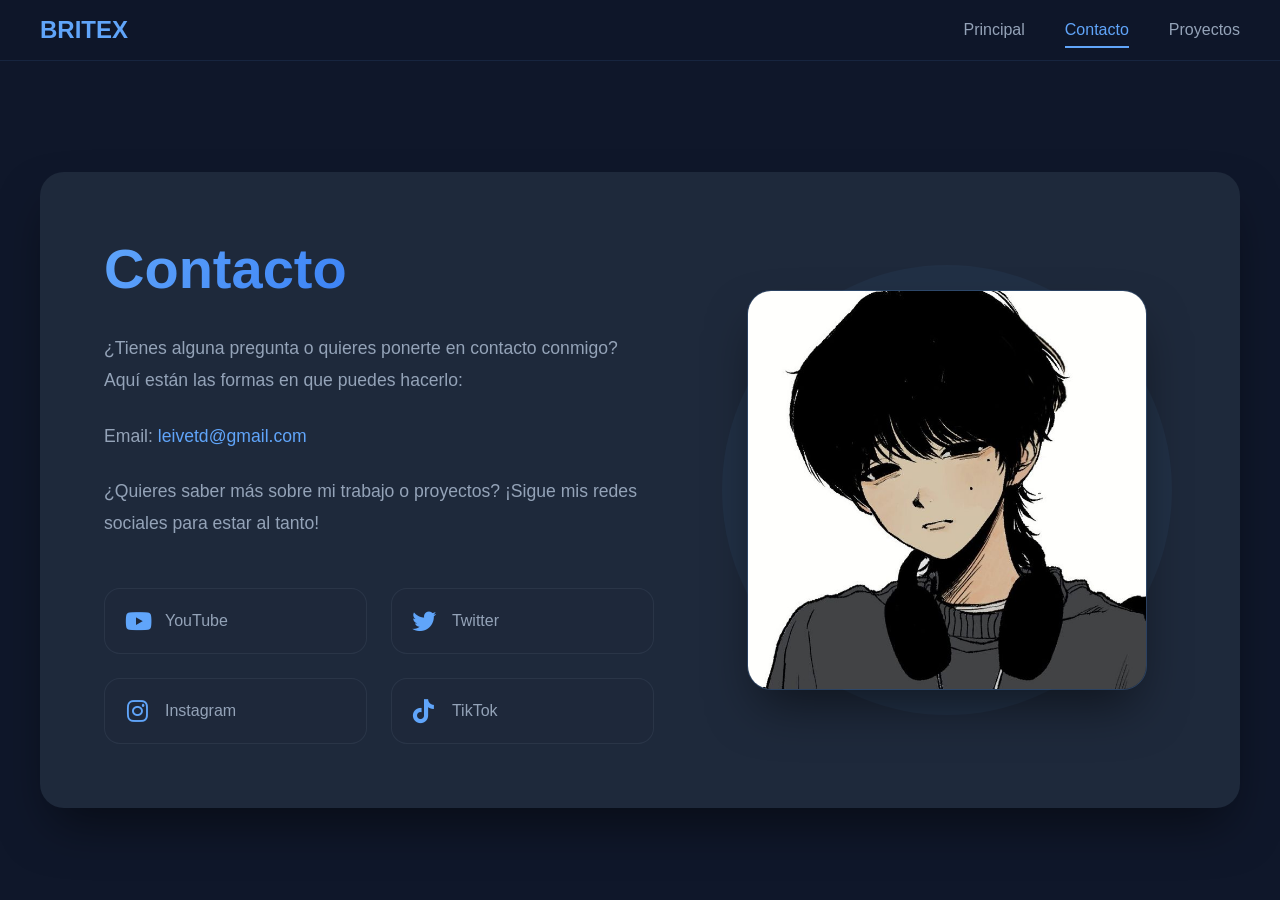
==== contacto.html @ b1a29d1c "Add files via upload" ====
<!DOCTYPE html>
<html lang="es">
<head>
    <meta charset="UTF-8">
    <meta name="viewport" content="width=device-width, initial-scale=1.0">
    <title>BRITEX - Contacto</title>
    <link rel="stylesheet" href="https://cdnjs.cloudflare.com/ajax/libs/font-awesome/6.0.0/css/all.min.css">
    <style>
        * {
            margin: 0;
            padding: 0;
            box-sizing: border-box;
            font-family: 'Plus Jakarta Sans', sans-serif;
        }

        body {
            min-height: 100vh;
            background: #0f172a;
            color: #e2e8f0;
        }

        .navbar {
            background: rgba(15, 23, 42, 0.95);
            padding: 1rem 2rem;
            border-bottom: 1px solid rgba(96, 165, 250, 0.1);
            position: fixed;
            width: 100%;
            top: 0;
            z-index: 1000;
            backdrop-filter: blur(10px);
        }

        .nav-content {
            max-width: 1200px;
            margin: 0 auto;
            display: flex;
            justify-content: space-between;
            align-items: center;
        }

        .logo {
            font-size: 1.5rem;
            font-weight: 700;
            color: #60a5fa;
            text-decoration: none;
        }

        .nav-links {
            display: flex;
            gap: 2.5rem;
            list-style: none;
        }

        .nav-links a {
            text-decoration: none;
            color: #94a3b8;
            font-weight: 500;
            position: relative;
            padding: 0.5rem 0;
            transition: color 0.3s ease;
        }

        .nav-links a:hover {
            color: #60a5fa;
        }

        .nav-links a::after {
            content: '';
            position: absolute;
            bottom: -2px;
            left: 0;
            width: 0;
            height: 2px;
            background: #60a5fa;
            transition: width 0.3s ease;
        }

        .nav-links a:hover::after,
        .nav-links .active::after {
            width: 100%;
        }

        .nav-links .active {
            color: #60a5fa;
        }

        .main-content {
            padding-top: 5rem;
            min-height: 100vh;
            display: flex;
            align-items: center;
            justify-content: center;
        }

        .card {
            background: #1e293b;
            border-radius: 24px;
            width: 100%;
            max-width: 1200px;
            overflow: hidden;
            box-shadow: 0 25px 50px -12px rgba(0, 0, 0, 0.5);
            margin: 2rem;
            position: relative;
        }

        .content {
            display: flex;
            padding: 4rem;
            align-items: center;
            gap: 4rem;
            position: relative;
        }

        .text-content {
            flex: 1.2;
            position: relative;
            z-index: 1;
        }

        #greeting {
            font-size: 3.5rem;
            font-weight: 800;
            background: linear-gradient(135deg, #60a5fa 0%, #3b82f6 50%, #2563eb 100%);
            -webkit-background-clip: text;
            -webkit-text-fill-color: transparent;
            margin-bottom: 2rem;
        }

        .contact-info {
            display: flex;
            flex-direction: column;
            gap: 1.5rem;
            margin-bottom: 3rem;
        }

        .contact-info p {
            color: #94a3b8;
            line-height: 1.8;
            font-size: 1.1rem;
        }

        .contact-info a {
            color: #60a5fa;
            text-decoration: none;
            transition: color 0.3s ease;
        }

        .contact-info a:hover {
            color: #3b82f6;
        }

        .social-links {
            list-style: none;
            display: grid;
            grid-template-columns: repeat(2, 1fr);
            gap: 1.5rem;
        }

        .social-link {
            display: flex;
            align-items: center;
            gap: 1rem;
            color: #94a3b8;
            text-decoration: none;
            padding: 1.25rem;
            border-radius: 16px;
            background: rgba(30, 41, 59, 0.8);
            border: 1px solid rgba(148, 163, 184, 0.1);
            transition: all 0.3s ease;
        }

        .social-link:hover {
            border-color: #60a5fa;
            transform: translateY(-2px);
            color: #e2e8f0;
        }

        .social-link i {
            font-size: 1.5rem;
            width: 24px;
            text-align: center;
            color: #60a5fa;
        }

        .image-section {
            flex: 1;
            position: relative;
            min-height: 500px;
            display: flex;
            justify-content: center;
            align-items: center;
        }

        .circle-bg {
            position: absolute;
            width: 450px;
            height: 450px;
            background: rgba(96, 165, 250, 0.05);
            border-radius: 50%;
            z-index: 1;
            animation: pulse 6s ease-in-out infinite;
        }

        @keyframes pulse {
            0%, 100% { 
                transform: scale(1); 
                opacity: 0.5;
            }
            50% { 
                transform: scale(1.05); 
                opacity: 0.8;
            }
        }

        .creator-image {
            position: relative;
            width: 400px;
            height: 400px;
            object-fit: cover;
            border-radius: 24px;
            z-index: 2;
            box-shadow: 0 25px 50px -12px rgba(0, 0, 0, 0.5);
            transition: transform 0.5s ease;
            border: 1px solid rgba(96, 165, 250, 0.2);
        }

        .creator-image:hover {
            transform: translateY(-10px) rotate(2deg);
        }

        @media (max-width: 1024px) {
            .content {
                padding: 2rem;
                gap: 2rem;
            }

            #greeting {
                font-size: 3rem;
            }

            .creator-image {
                width: 350px;
                height: 350px;
            }

            .circle-bg {
                width: 380px;
                height: 380px;
            }
        }

        @media (max-width: 768px) {
            .navbar {
                padding: 1rem;
            }

            .nav-content {
                flex-direction: column;
                gap: 1rem;
            }

            .nav-links {
                gap: 1.5rem;
                flex-wrap: wrap;
                justify-content: center;
            }

            .main-content {
                padding-top: 7rem;
            }

            .content {
                flex-direction: column;
                text-align: center;
                padding: 2rem 1.5rem;
            }

            .image-section {
                order: -1;
                min-height: unset;
            }

            .circle-bg {
                width: 320px;
                height: 320px;
            }

            .creator-image {
                width: 280px;
                height: 280px;
            }

            .social-links {
                grid-template-columns: 1fr;
            }
        }

        @media (max-width: 480px) {
            #greeting {
                font-size: 2.5rem;
            }

            .nav-links {
                gap: 1rem;
            }

            .nav-links a {
                font-size: 0.9rem;
            }

            .creator-image {
                width: 250px;
                height: 250px;
            }

            .circle-bg {
                width: 280px;
                height: 280px;
            }
        }
    </style>
</head>
<body>
    <nav class="navbar">
        <div class="nav-content">
            <a href="./index.html" class="logo">BRITEX</a>
            <ul class="nav-links">
                <li><a href="./index.html">Principal</a></li>
                <li><a href="#" class="active">Contacto</a></li>
                <li><a href="./proyectos.html">Proyectos</a></li>
            </ul>
        </div>
    </nav>

    <main class="main-content">
        <div class="card">
            <div class="content">
                <div class="text-content">
                    <h1 id="greeting">Contacto</h1>
                    <div class="contact-info">
                        <p>¿Tienes alguna pregunta o quieres ponerte en contacto conmigo? Aquí están las formas en que puedes hacerlo:</p>
                        <p>Email: <a href="mailto:leivetd@gmail.com">leivetd@gmail.com</a></p>
                        <p>¿Quieres saber más sobre mi trabajo o proyectos? ¡Sigue mis redes sociales para estar al tanto!</p>
                    </div>
                    <ul class="social-links">
                        <li>
                            <a href="https://www.youtube.com/@ImBritex" class="social-link">
                                <i class="fab fa-youtube"></i>
                                YouTube
                            </a>
                        </li>
                        <li>
                            <a href="https://x.com/ChetepO" class="social-link">
                                <i class="fab fa-twitter"></i>
                                Twitter
                            </a>
                        </li>
                        <li>
                            <a href="https://www.instagram.com/iam.britex/" class="social-link">
                                <i class="fab fa-instagram"></i>
                                Instagram
                            </a>
                        </li>
                        <li>
                            <a href="https://www.tiktok.com/@britext" class="social-link">
                                <i class="fab fa-tiktok"></i>
                                TikTok
                            </a>
                        </li>
                    </ul>
                </div>
                
                <div class="image-section">
                    <div class="circle-bg"></div>
                    <img src="_.jpeg" alt="Creator portrait" class="creator-image">
                </div>
            </div>
        </div>
    </main>
</body>
</html>
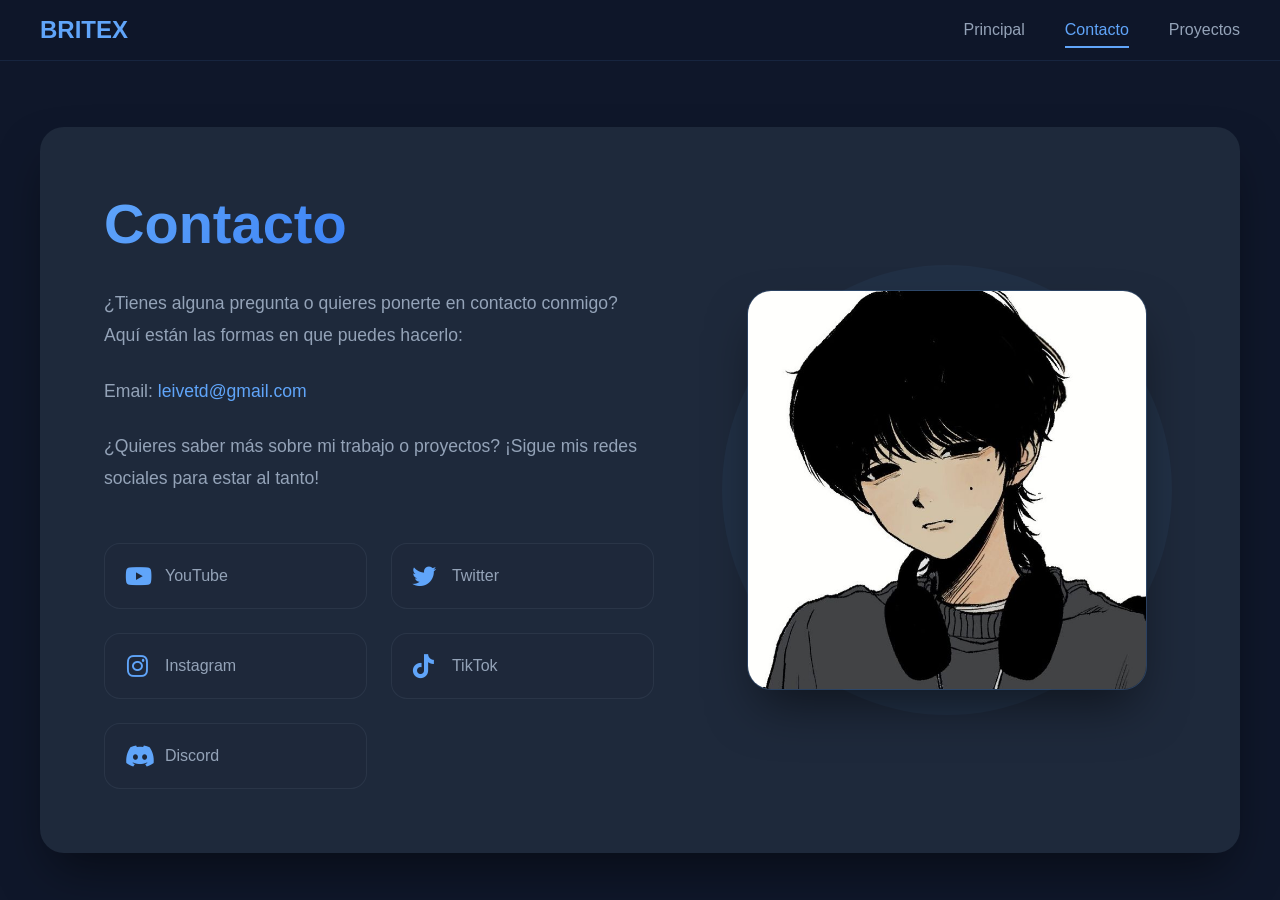
==== commit 15215e03: "Minor changes" ====
--- a/contacto.html
+++ b/contacto.html
@@ -5,320 +5,7 @@
     <meta name="viewport" content="width=device-width, initial-scale=1.0">
     <title>BRITEX - Contacto</title>
     <link rel="stylesheet" href="https://cdnjs.cloudflare.com/ajax/libs/font-awesome/6.0.0/css/all.min.css">
-    <style>
-        * {
-            margin: 0;
-            padding: 0;
-            box-sizing: border-box;
-            font-family: 'Plus Jakarta Sans', sans-serif;
-        }
-
-        body {
-            min-height: 100vh;
-            background: #0f172a;
-            color: #e2e8f0;
-        }
-
-        .navbar {
-            background: rgba(15, 23, 42, 0.95);
-            padding: 1rem 2rem;
-            border-bottom: 1px solid rgba(96, 165, 250, 0.1);
-            position: fixed;
-            width: 100%;
-            top: 0;
-            z-index: 1000;
-            backdrop-filter: blur(10px);
-        }
-
-        .nav-content {
-            max-width: 1200px;
-            margin: 0 auto;
-            display: flex;
-            justify-content: space-between;
-            align-items: center;
-        }
-
-        .logo {
-            font-size: 1.5rem;
-            font-weight: 700;
-            color: #60a5fa;
-            text-decoration: none;
-        }
-
-        .nav-links {
-            display: flex;
-            gap: 2.5rem;
-            list-style: none;
-        }
-
-        .nav-links a {
-            text-decoration: none;
-            color: #94a3b8;
-            font-weight: 500;
-            position: relative;
-            padding: 0.5rem 0;
-            transition: color 0.3s ease;
-        }
-
-        .nav-links a:hover {
-            color: #60a5fa;
-        }
-
-        .nav-links a::after {
-            content: '';
-            position: absolute;
-            bottom: -2px;
-            left: 0;
-            width: 0;
-            height: 2px;
-            background: #60a5fa;
-            transition: width 0.3s ease;
-        }
-
-        .nav-links a:hover::after,
-        .nav-links .active::after {
-            width: 100%;
-        }
-
-        .nav-links .active {
-            color: #60a5fa;
-        }
-
-        .main-content {
-            padding-top: 5rem;
-            min-height: 100vh;
-            display: flex;
-            align-items: center;
-            justify-content: center;
-        }
-
-        .card {
-            background: #1e293b;
-            border-radius: 24px;
-            width: 100%;
-            max-width: 1200px;
-            overflow: hidden;
-            box-shadow: 0 25px 50px -12px rgba(0, 0, 0, 0.5);
-            margin: 2rem;
-            position: relative;
-        }
-
-        .content {
-            display: flex;
-            padding: 4rem;
-            align-items: center;
-            gap: 4rem;
-            position: relative;
-        }
-
-        .text-content {
-            flex: 1.2;
-            position: relative;
-            z-index: 1;
-        }
-
-        #greeting {
-            font-size: 3.5rem;
-            font-weight: 800;
-            background: linear-gradient(135deg, #60a5fa 0%, #3b82f6 50%, #2563eb 100%);
-            -webkit-background-clip: text;
-            -webkit-text-fill-color: transparent;
-            margin-bottom: 2rem;
-        }
-
-        .contact-info {
-            display: flex;
-            flex-direction: column;
-            gap: 1.5rem;
-            margin-bottom: 3rem;
-        }
-
-        .contact-info p {
-            color: #94a3b8;
-            line-height: 1.8;
-            font-size: 1.1rem;
-        }
-
-        .contact-info a {
-            color: #60a5fa;
-            text-decoration: none;
-            transition: color 0.3s ease;
-        }
-
-        .contact-info a:hover {
-            color: #3b82f6;
-        }
-
-        .social-links {
-            list-style: none;
-            display: grid;
-            grid-template-columns: repeat(2, 1fr);
-            gap: 1.5rem;
-        }
-
-        .social-link {
-            display: flex;
-            align-items: center;
-            gap: 1rem;
-            color: #94a3b8;
-            text-decoration: none;
-            padding: 1.25rem;
-            border-radius: 16px;
-            background: rgba(30, 41, 59, 0.8);
-            border: 1px solid rgba(148, 163, 184, 0.1);
-            transition: all 0.3s ease;
-        }
-
-        .social-link:hover {
-            border-color: #60a5fa;
-            transform: translateY(-2px);
-            color: #e2e8f0;
-        }
-
-        .social-link i {
-            font-size: 1.5rem;
-            width: 24px;
-            text-align: center;
-            color: #60a5fa;
-        }
-
-        .image-section {
-            flex: 1;
-            position: relative;
-            min-height: 500px;
-            display: flex;
-            justify-content: center;
-            align-items: center;
-        }
-
-        .circle-bg {
-            position: absolute;
-            width: 450px;
-            height: 450px;
-            background: rgba(96, 165, 250, 0.05);
-            border-radius: 50%;
-            z-index: 1;
-            animation: pulse 6s ease-in-out infinite;
-        }
-
-        @keyframes pulse {
-            0%, 100% { 
-                transform: scale(1); 
-                opacity: 0.5;
-            }
-            50% { 
-                transform: scale(1.05); 
-                opacity: 0.8;
-            }
-        }
-
-        .creator-image {
-            position: relative;
-            width: 400px;
-            height: 400px;
-            object-fit: cover;
-            border-radius: 24px;
-            z-index: 2;
-            box-shadow: 0 25px 50px -12px rgba(0, 0, 0, 0.5);
-            transition: transform 0.5s ease;
-            border: 1px solid rgba(96, 165, 250, 0.2);
-        }
-
-        .creator-image:hover {
-            transform: translateY(-10px) rotate(2deg);
-        }
-
-        @media (max-width: 1024px) {
-            .content {
-                padding: 2rem;
-                gap: 2rem;
-            }
-
-            #greeting {
-                font-size: 3rem;
-            }
-
-            .creator-image {
-                width: 350px;
-                height: 350px;
-            }
-
-            .circle-bg {
-                width: 380px;
-                height: 380px;
-            }
-        }
-
-        @media (max-width: 768px) {
-            .navbar {
-                padding: 1rem;
-            }
-
-            .nav-content {
-                flex-direction: column;
-                gap: 1rem;
-            }
-
-            .nav-links {
-                gap: 1.5rem;
-                flex-wrap: wrap;
-                justify-content: center;
-            }
-
-            .main-content {
-                padding-top: 7rem;
-            }
-
-            .content {
-                flex-direction: column;
-                text-align: center;
-                padding: 2rem 1.5rem;
-            }
-
-            .image-section {
-                order: -1;
-                min-height: unset;
-            }
-
-            .circle-bg {
-                width: 320px;
-                height: 320px;
-            }
-
-            .creator-image {
-                width: 280px;
-                height: 280px;
-            }
-
-            .social-links {
-                grid-template-columns: 1fr;
-            }
-        }
-
-        @media (max-width: 480px) {
-            #greeting {
-                font-size: 2.5rem;
-            }
-
-            .nav-links {
-                gap: 1rem;
-            }
-
-            .nav-links a {
-                font-size: 0.9rem;
-            }
-
-            .creator-image {
-                width: 250px;
-                height: 250px;
-            }
-
-            .circle-bg {
-                width: 280px;
-                height: 280px;
-            }
-        }
-    </style>
+    <link rel="stylesheet" href="styles/contacto.css">
 </head>
 <body>
     <nav class="navbar">
@@ -367,15 +54,21 @@
                                 TikTok
                             </a>
                         </li>
+                        <li>
+                            <a href="https://github.com/IamBritex/IamBritex.git" class="social-link">
+                                <i class="fab fa-discord"></i>
+                                <span>Discord</span>
+                            </a>
+                        </li>
                     </ul>
                 </div>
                 
                 <div class="image-section">
                     <div class="circle-bg"></div>
-                    <img src="_.jpeg" alt="Creator portrait" class="creator-image">
+                    <img src="images/pfp.jpeg" alt="Creator portrait" class="creator-image">
                 </div>
             </div>
         </div>
     </main>
 </body>
-</html>+</html>
--- a/styles/contacto.css
+++ b/styles/contacto.css
@@ -0,0 +1,312 @@
+* {
+    margin: 0;
+    padding: 0;
+    box-sizing: border-box;
+    font-family: 'Plus Jakarta Sans', sans-serif;
+}
+
+body {
+    min-height: 100vh;
+    background: #0f172a;
+    color: #e2e8f0;
+}
+
+.navbar {
+    background: rgba(15, 23, 42, 0.95);
+    padding: 1rem 2rem;
+    border-bottom: 1px solid rgba(96, 165, 250, 0.1);
+    position: fixed;
+    width: 100%;
+    top: 0;
+    z-index: 1000;
+    backdrop-filter: blur(10px);
+}
+
+.nav-content {
+    max-width: 1200px;
+    margin: 0 auto;
+    display: flex;
+    justify-content: space-between;
+    align-items: center;
+}
+
+.logo {
+    font-size: 1.5rem;
+    font-weight: 700;
+    color: #60a5fa;
+    text-decoration: none;
+}
+
+.nav-links {
+    display: flex;
+    gap: 2.5rem;
+    list-style: none;
+}
+
+.nav-links a {
+    text-decoration: none;
+    color: #94a3b8;
+    font-weight: 500;
+    position: relative;
+    padding: 0.5rem 0;
+    transition: color 0.3s ease;
+}
+
+.nav-links a:hover {
+    color: #60a5fa;
+}
+
+.nav-links a::after {
+    content: '';
+    position: absolute;
+    bottom: -2px;
+    left: 0;
+    width: 0;
+    height: 2px;
+    background: #60a5fa;
+    transition: width 0.3s ease;
+}
+
+.nav-links a:hover::after,
+.nav-links .active::after {
+    width: 100%;
+}
+
+.nav-links .active {
+    color: #60a5fa;
+}
+
+.main-content {
+    padding-top: 5rem;
+    min-height: 100vh;
+    display: flex;
+    align-items: center;
+    justify-content: center;
+}
+
+.card {
+    background: #1e293b;
+    border-radius: 24px;
+    width: 100%;
+    max-width: 1200px;
+    overflow: hidden;
+    box-shadow: 0 25px 50px -12px rgba(0, 0, 0, 0.5);
+    margin: 2rem;
+    position: relative;
+}
+
+.content {
+    display: flex;
+    padding: 4rem;
+    align-items: center;
+    gap: 4rem;
+    position: relative;
+}
+
+.text-content {
+    flex: 1.2;
+    position: relative;
+    z-index: 1;
+}
+
+#greeting {
+    font-size: 3.5rem;
+    font-weight: 800;
+    background: linear-gradient(135deg, #60a5fa 0%, #3b82f6 50%, #2563eb 100%);
+    -webkit-background-clip: text;
+    -webkit-text-fill-color: transparent;
+    margin-bottom: 2rem;
+}
+
+.contact-info {
+    display: flex;
+    flex-direction: column;
+    gap: 1.5rem;
+    margin-bottom: 3rem;
+}
+
+.contact-info p {
+    color: #94a3b8;
+    line-height: 1.8;
+    font-size: 1.1rem;
+}
+
+.contact-info a {
+    color: #60a5fa;
+    text-decoration: none;
+    transition: color 0.3s ease;
+}
+
+.contact-info a:hover {
+    color: #3b82f6;
+}
+
+.social-links {
+    list-style: none;
+    display: grid;
+    grid-template-columns: repeat(2, 1fr);
+    gap: 1.5rem;
+}
+
+.social-link {
+    display: flex;
+    align-items: center;
+    gap: 1rem;
+    color: #94a3b8;
+    text-decoration: none;
+    padding: 1.25rem;
+    border-radius: 16px;
+    background: rgba(30, 41, 59, 0.8);
+    border: 1px solid rgba(148, 163, 184, 0.1);
+    transition: all 0.3s ease;
+}
+
+.social-link:hover {
+    border-color: #60a5fa;
+    transform: translateY(-2px);
+    color: #e2e8f0;
+}
+
+.social-link i {
+    font-size: 1.5rem;
+    width: 24px;
+    text-align: center;
+    color: #60a5fa;
+}
+
+.image-section {
+    flex: 1;
+    position: relative;
+    min-height: 500px;
+    display: flex;
+    justify-content: center;
+    align-items: center;
+}
+
+.circle-bg {
+    position: absolute;
+    width: 450px;
+    height: 450px;
+    background: rgba(96, 165, 250, 0.05);
+    border-radius: 50%;
+    z-index: 1;
+    animation: pulse 6s ease-in-out infinite;
+}
+
+@keyframes pulse {
+    0%, 100% { 
+        transform: scale(1); 
+        opacity: 0.5;
+    }
+    50% { 
+        transform: scale(1.05); 
+        opacity: 0.8;
+    }
+}
+
+.creator-image {
+    position: relative;
+    width: 400px;
+    height: 400px;
+    object-fit: cover;
+    border-radius: 24px;
+    z-index: 2;
+    box-shadow: 0 25px 50px -12px rgba(0, 0, 0, 0.5);
+    transition: transform 0.5s ease;
+    border: 1px solid rgba(96, 165, 250, 0.2);
+}
+
+.creator-image:hover {
+    transform: translateY(-10px) rotate(2deg);
+}
+
+@media (max-width: 1024px) {
+    .content {
+        padding: 2rem;
+        gap: 2rem;
+    }
+
+    #greeting {
+        font-size: 3rem;
+    }
+
+    .creator-image {
+        width: 350px;
+        height: 350px;
+    }
+
+    .circle-bg {
+        width: 380px;
+        height: 380px;
+    }
+}
+
+@media (max-width: 768px) {
+    .navbar {
+        padding: 1rem;
+    }
+
+    .nav-content {
+        flex-direction: column;
+        gap: 1rem;
+    }
+
+    .nav-links {
+        gap: 1.5rem;
+        flex-wrap: wrap;
+        justify-content: center;
+    }
+
+    .main-content {
+        padding-top: 7rem;
+    }
+
+    .content {
+        flex-direction: column;
+        text-align: center;
+        padding: 2rem 1.5rem;
+    }
+
+    .image-section {
+        order: -1;
+        min-height: unset;
+    }
+
+    .circle-bg {
+        width: 320px;
+        height: 320px;
+    }
+
+    .creator-image {
+        width: 280px;
+        height: 280px;
+    }
+
+    .social-links {
+        grid-template-columns: 1fr;
+    }
+}
+
+@media (max-width: 480px) {
+    #greeting {
+        font-size: 2.5rem;
+    }
+
+    .nav-links {
+        gap: 1rem;
+    }
+
+    .nav-links a {
+        font-size: 0.9rem;
+    }
+
+    .creator-image {
+        width: 250px;
+        height: 250px;
+    }
+
+    .circle-bg {
+        width: 280px;
+        height: 280px;
+    }
+}
